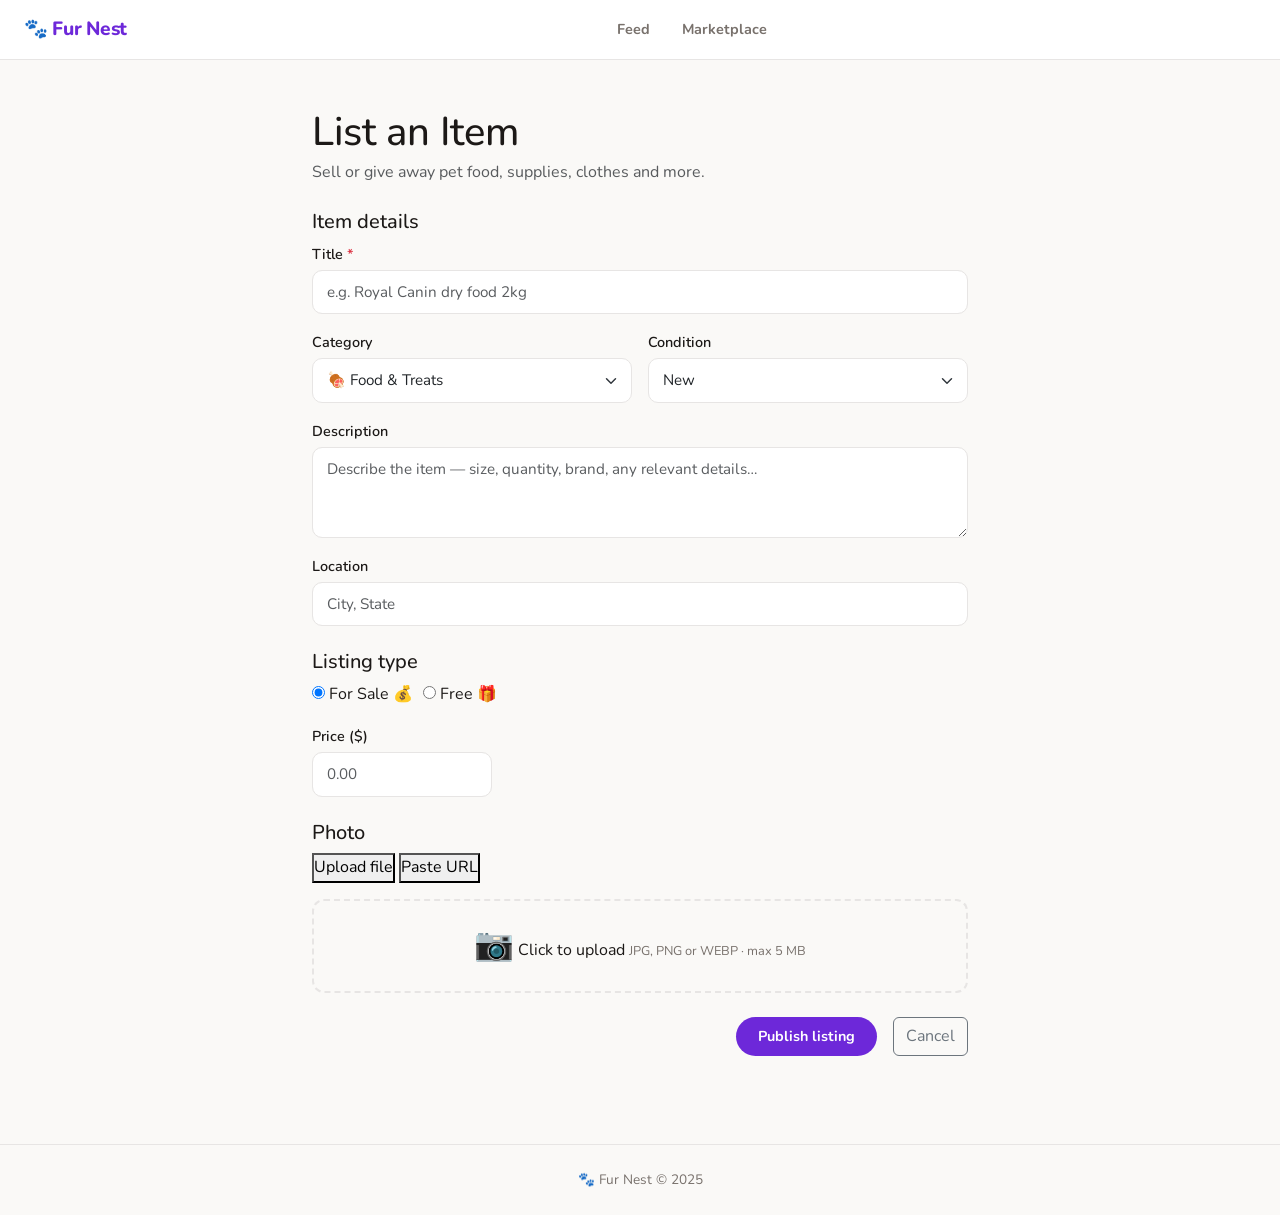
==== add-item.html @ adebbd62 "Add pet supplies/items marketplace alongside pet listings Users can now list pet food, care products" ====
<!DOCTYPE html>
<html lang="en">
<head>
  <meta charset="UTF-8">
  <meta name="viewport" content="width=device-width, initial-scale=1.0">
  <title>List an Item — Fur Nest</title>
  <link href="https://cdn.jsdelivr.net/npm/bootstrap@5.3.2/dist/css/bootstrap.min.css" rel="stylesheet">
  <link rel="stylesheet" href="styles/style.css">
</head>
<body>

<nav class="fn-nav">
  <a href="index.html" class="fn-logo">🐾 Fur Nest</a>
  <div class="fn-nav-links">
    <a href="index.html" class="fn-nav-link">Feed</a>
    <a href="marketplace.html" class="fn-nav-link">Marketplace</a>
  </div>
  <div id="nav-auth" class="nav-auth"></div>
</nav>

<div class="container py-5" style="max-width: 680px">
  <h1 class="form-title mb-1">List an Item</h1>
  <p class="text-muted mb-4">Sell or give away pet food, supplies, clothes and more.</p>

  <form id="itemForm" novalidate>

    <div class="fn-card mb-4">
      <h5 class="fn-card-title">Item details</h5>

      <div class="mb-3">
        <label class="form-label">Title <span class="text-danger">*</span></label>
        <input type="text" id="title" class="form-control" placeholder="e.g. Royal Canin dry food 2kg">
      </div>

      <div class="row g-3 mb-3">
        <div class="col-md-6">
          <label class="form-label">Category</label>
          <select id="category" class="form-select">
            <option value="food">🍖 Food & Treats</option>
            <option value="care">🧴 Grooming & Care</option>
            <option value="clothes">👕 Clothes & Costumes</option>
            <option value="accessories">🎀 Accessories</option>
            <option value="toys">🎾 Toys</option>
            <option value="other">📦 Other</option>
          </select>
        </div>
        <div class="col-md-6">
          <label class="form-label">Condition</label>
          <select id="condition" class="form-select">
            <option value="new">New</option>
            <option value="like-new">Like New</option>
            <option value="used">Used</option>
          </select>
        </div>
      </div>

      <div class="mb-3">
        <label class="form-label">Description</label>
        <textarea id="description" class="form-control" rows="3" placeholder="Describe the item — size, quantity, brand, any relevant details…"></textarea>
      </div>

      <div class="mb-3">
        <label class="form-label">Location</label>
        <input type="text" id="location" class="form-control" placeholder="City, State">
      </div>
    </div>

    <div class="fn-card mb-4">
      <h5 class="fn-card-title">Listing type</h5>
      <div class="listing-type-group mb-3">
        <label class="listing-type-option">
          <input type="radio" name="listingTypeR" value="sell" checked>
          <span>For Sale 💰</span>
        </label>
        <label class="listing-type-option">
          <input type="radio" name="listingTypeR" value="free">
          <span>Free 🎁</span>
        </label>
      </div>
      <input type="hidden" id="listingType" value="sell">
      <div id="priceWrap" class="mb-3">
        <label class="form-label">Price ($)</label>
        <input type="number" id="price" class="form-control" min="0" step="0.01" placeholder="0.00" style="max-width:180px">
      </div>
    </div>

    <div class="fn-card mb-4">
      <h5 class="fn-card-title">Photo</h5>
      <div class="upload-tabs mb-3">
        <button type="button" class="upload-tab active" id="tabFile">Upload file</button>
        <button type="button" class="upload-tab" id="tabUrl">Paste URL</button>
      </div>

      <div id="fileUploadPanel">
        <label class="upload-area" id="uploadArea">
          <input type="file" id="imageFile" accept="image/jpeg,image/png,image/webp" style="display:none">
          <span class="upload-icon">📷</span>
          <span class="upload-label">Click to upload</span>
          <span class="upload-hint">JPG, PNG or WEBP · max 5 MB</span>
        </label>
        <p id="uploadStatus" class="upload-status" style="display:none"></p>
      </div>

      <div id="urlPanel" style="display:none">
        <input type="url" id="imageUrl" class="form-control mb-2" placeholder="https://example.com/photo.jpg">
        <button type="button" id="previewUrlBtn" class="btn btn-outline-secondary btn-sm">Preview</button>
      </div>

      <div id="imagePreviewWrap" style="display:none; margin-top:12px">
        <img id="imagePreview" src="" alt="Preview" style="max-height:220px; border-radius:10px; object-fit:cover; max-width:100%">
        <button type="button" class="remove-photo-btn" id="removeImage">×</button>
      </div>
    </div>

    <div class="d-flex gap-3">
      <button type="submit" class="btn-post" id="submitBtn">Publish listing</button>
      <a href="marketplace.html" class="btn btn-outline-secondary">Cancel</a>
    </div>
  </form>
</div>

<footer class="fn-footer">🐾 Fur Nest &copy; 2025</footer>

<script src="https://cdn.jsdelivr.net/npm/bootstrap@5.3.2/dist/js/bootstrap.bundle.min.js"></script>
<script type="module" src="js/addItem.js"></script>
</body>
</html>
---- styles/style.css ----
/* ============================================
   FUR NEST — Global Stylesheet
   Font: Nunito (warm, friendly, pet-appropriate)
   Palette: Purple #6d28d9 · Teal #0d9488 · Warm white #faf9f7
   ============================================ */

@import url('https://fonts.googleapis.com/css2?family=Nunito:wght@400;500;600;700;800&display=swap');

*, *::before, *::after { box-sizing: border-box; margin: 0; padding: 0; }

:root {
  --purple: #6d28d9;
  --purple-light: #ede9fe;
  --purple-dark: #4c1d95;
  --teal: #0d9488;
  --teal-light: #ccfbf1;
  --amber: #d97706;
  --green: #059669;
  --red: #dc2626;
  --bg: #faf9f7;
  --card-bg: #ffffff;
  --text: #1c1917;
  --text-muted: #78716c;
  --border: #e7e5e4;
  --radius: 14px;
  --shadow: 0 2px 12px rgba(0,0,0,0.08);
  --shadow-lg: 0 8px 32px rgba(0,0,0,0.12);
}

body {
  font-family: 'Nunito', sans-serif;
  background: var(--bg);
  color: var(--text);
  line-height: 1.6;
}

/* ---- NAV ---- */
.fn-nav {
  display: flex;
  align-items: center;
  justify-content: space-between;
  padding: 0 24px;
  height: 60px;
  background: #fff;
  border-bottom: 1px solid var(--border);
  position: sticky;
  top: 0;
  z-index: 100;
}
.fn-logo {
  font-size: 1.2rem;
  font-weight: 800;
  color: var(--purple);
  text-decoration: none;
  letter-spacing: -0.3px;
}
.fn-logo:hover { color: var(--purple-dark); }
.nav-auth { display: flex; align-items: center; gap: 10px; }
.nav-avatar-link { display: flex; align-items: center; gap: 8px; text-decoration: none; }
.nav-avatar { width: 34px; height: 34px; border-radius: 50%; object-fit: cover; border: 2px solid var(--purple-light); }
.nav-username { font-weight: 600; font-size: 0.9rem; color: var(--text); }
.btn-logout {
  background: none; border: 1px solid var(--border); border-radius: 20px;
  padding: 4px 14px; font-size: 0.85rem; cursor: pointer; color: var(--text-muted);
  font-family: inherit; transition: all .2s;
}
.btn-logout:hover { border-color: var(--red); color: var(--red); }
.btn-nav-login {
  padding: 6px 16px; border-radius: 20px; font-size: 0.9rem; font-weight: 600;
  color: var(--purple); text-decoration: none; transition: background .2s;
}
.btn-nav-login:hover { background: var(--purple-light); }
.btn-nav-register {
  padding: 6px 16px; border-radius: 20px; font-size: 0.9rem; font-weight: 700;
  background: var(--purple); color: #fff; text-decoration: none; transition: background .2s;
}
.btn-nav-register:hover { background: var(--purple-dark); }

/* ---- HERO ---- */
.hero {
  background: linear-gradient(135deg, #6d28d9 0%, #9333ea 50%, #b832b5 100%);
  padding: 64px 20px 52px;
}
.hero h1 { font-size: clamp(1.8rem, 4vw, 2.8rem); font-weight: 800; margin-bottom: 8px; }
.hero-sub { opacity: .85; font-size: 1.05rem; margin-bottom: 0; }
.hero-search {
  border: none;
  box-shadow: 0 4px 20px rgba(0,0,0,0.15);
  font-family: inherit;
  font-size: 1rem;
  padding: 14px 22px;
}
.hero-search:focus { outline: none; box-shadow: 0 4px 24px rgba(0,0,0,0.2); }

/* ---- MARKET TABS ---- */
.market-tabs { display: flex; justify-content: center; gap: 8px; }
.market-tab {
  background: rgba(255,255,255,0.15); border: 2px solid rgba(255,255,255,0.4);
  color: #fff; padding: 9px 28px; border-radius: 999px; font-weight: 700;
  font-size: 0.95rem; cursor: pointer; font-family: inherit; transition: all .2s;
}
.market-tab:hover { background: rgba(255,255,255,0.28); }
.market-tab.active { background: #fff; color: var(--purple); border-color: #fff; }

/* ---- FILTER BUTTONS ---- */
.filter-btn {
  background: rgba(255,255,255,0.18);
  border: 1.5px solid rgba(255,255,255,0.35);
  color: #fff;
  padding: 7px 20px;
  border-radius: 50px;
  font-size: 0.9rem;
  font-weight: 600;
  cursor: pointer;
  font-family: inherit;
  transition: all .2s;
  backdrop-filter: blur(4px);
}
.filter-btn:hover { background: rgba(255,255,255,0.3); }
.filter-btn.active { background: #fff; color: var(--purple); border-color: #fff; }

.add-pet-btn {
  display: inline-block;
  background: rgba(255,255,255,0.15);
  border: 1.5px solid rgba(255,255,255,0.5);
  color: #fff;
  padding: 9px 24px;
  border-radius: 50px;
  font-size: 0.95rem;
  font-weight: 700;
  text-decoration: none;
  transition: all .2s;
  backdrop-filter: blur(4px);
}
.add-pet-btn:hover { background: #fff; color: var(--purple); }

/* ---- PET CARDS ---- */
.pet-card {
  background: var(--card-bg);
  border-radius: var(--radius);
  overflow: hidden;
  box-shadow: var(--shadow);
  transition: transform .2s, box-shadow .2s;
  cursor: pointer;
  height: 100%;
}
.pet-card:hover { transform: translateY(-4px); box-shadow: var(--shadow-lg); }
.pet-card-img-wrap { position: relative; }
.pet-card-img-wrap img {
  width: 100%; height: 210px;
  object-fit: cover; display: block;
}
.pet-card-body { padding: 14px 16px 16px; }
.pet-card-top { display: flex; justify-content: space-between; align-items: baseline; margin-bottom: 2px; }
.pet-card-top h3 { font-size: 1.05rem; font-weight: 700; }
.pet-type-icon { font-size: 1.1rem; }
.pet-breed { font-size: 0.85rem; color: var(--text-muted); margin-bottom: 8px; }
.pet-card-meta { display: flex; justify-content: space-between; font-size: 0.8rem; color: var(--text-muted); }
.item-condition { font-size: 0.78rem; color: var(--text-muted); }

/* ---- BADGES ---- */
.listing-badge {
  position: absolute; top: 10px; left: 10px;
  padding: 4px 10px; border-radius: 20px;
  font-size: 0.75rem; font-weight: 700;
  letter-spacing: .3px;
}
.badge-adopt { background: #dbeafe; color: #1e40af; }
.badge-sell  { background: #fef9c3; color: #854d0e; }
.badge-free  { background: #dcfce7; color: #166534; }

.status-badge {
  position: absolute; top: 10px; right: 10px;
  padding: 4px 10px; border-radius: 20px;
  font-size: 0.75rem; font-weight: 700;
}
.status-sold    { background: #fee2e2; color: #991b1b; }
.status-adopted { background: #ede9fe; color: #5b21b6; }

.no-results { text-align: center; padding: 60px 20px; color: var(--text-muted); width: 100%; }

/* ---- MODAL ---- */
.modal-stat { background: var(--bg); border-radius: 10px; padding: 10px; text-align: center; }
.modal-stat small { display: block; font-size: 0.75rem; color: var(--text-muted); margin-bottom: 2px; }
.modal-stat strong { font-size: 0.95rem; font-weight: 700; }
.modal-price {
  display: inline-block; background: #fef9c3;
  color: #854d0e; padding: 4px 14px; border-radius: 20px;
  font-weight: 700; font-size: 0.95rem; margin-bottom: 4px;
}
.modal-health-list { padding-left: 18px; margin: 0; font-size: 0.9rem; }
.modal-health-list li { margin-bottom: 2px; }

/* ---- ADD PET FORM ---- */
.form-label { font-weight: 600; font-size: 0.9rem; margin-bottom: 4px; }
.form-control, .form-select {
  font-family: inherit; border-radius: 10px !important;
  border: 1.5px solid var(--border); padding: 10px 14px;
  font-size: 0.95rem; transition: border-color .2s;
}
.form-control:focus, .form-select:focus {
  border-color: var(--purple); box-shadow: 0 0 0 3px rgba(109,40,217,.1);
}
.listing-type-group { display: flex; gap: 10px; flex-wrap: wrap; }
.listing-type-opt {
  flex: 1; min-width: 100px;
  display: flex; align-items: center; gap: 8px;
  border: 2px solid var(--border); border-radius: 10px;
  padding: 10px 14px; cursor: pointer; font-weight: 600; transition: all .2s;
}
.listing-type-opt:has(input:checked) { border-color: var(--purple); background: var(--purple-light); }
.listing-type-opt input { accent-color: var(--purple); }
.health-checks { display: flex; flex-wrap: wrap; gap: 8px; }
.health-check-opt {
  display: flex; align-items: center; gap: 6px;
  background: var(--bg); border: 1.5px solid var(--border);
  border-radius: 8px; padding: 7px 12px; font-size: 0.85rem;
  font-weight: 600; cursor: pointer; transition: all .2s;
}
.health-check-opt:has(input:checked) { border-color: var(--teal); background: var(--teal-light); color: #0f766e; }
.health-check-opt input { accent-color: var(--teal); }
.img-preview { width: 100%; max-height: 220px; object-fit: cover; margin-top: 8px; }

/* ---- PET DETAILS PAGE ---- */
.details-root { max-width: 960px; margin: 0 auto; padding: 0 16px 60px; }
.detail-hero { position: relative; border-radius: 0 0 20px 20px; overflow: hidden; max-height: 440px; }
.detail-img { width: 100%; height: 440px; object-fit: cover; display: block; }
.detail-overlay { position: absolute; bottom: 0; left: 0; right: 0; padding: 20px; }
.detail-badges { display: flex; gap: 8px; flex-wrap: wrap; }
.detail-badge {
  padding: 6px 16px; border-radius: 20px;
  font-size: 0.9rem; font-weight: 700;
}
.detail-status {
  padding: 6px 16px; border-radius: 20px;
  font-size: 0.9rem; font-weight: 700;
}
.detail-body { display: grid; grid-template-columns: 1fr 300px; gap: 28px; margin-top: 28px; }
@media (max-width: 700px) { .detail-body { grid-template-columns: 1fr; } }
.detail-header { display: flex; justify-content: space-between; align-items: flex-start; margin-bottom: 20px; }
.detail-name { font-size: 2rem; font-weight: 800; margin-bottom: 4px; }
.detail-breed { color: var(--text-muted); font-size: 1rem; }
.owner-actions { display: flex; gap: 8px; flex-shrink: 0; }
.btn-edit {
  padding: 7px 18px; border-radius: 20px; font-size: 0.85rem; font-weight: 700;
  background: var(--purple-light); color: var(--purple); text-decoration: none; border: none; cursor: pointer; transition: .2s;
}
.btn-edit:hover { background: var(--purple); color: #fff; }
.btn-delete {
  padding: 7px 18px; border-radius: 20px; font-size: 0.85rem; font-weight: 700;
  background: #fee2e2; color: var(--red); border: none; cursor: pointer; font-family: inherit; transition: .2s;
}
.btn-delete:hover { background: var(--red); color: #fff; }
.detail-stats { display: grid; grid-template-columns: repeat(4, 1fr); gap: 12px; margin-bottom: 24px; }
@media (max-width: 500px) { .detail-stats { grid-template-columns: repeat(2, 1fr); } }
.stat-box { background: var(--bg); border-radius: 12px; padding: 14px; text-align: center; }
.stat-label { display: block; font-size: 0.75rem; color: var(--text-muted); font-weight: 600; text-transform: uppercase; letter-spacing: .5px; margin-bottom: 4px; }
.stat-value { font-size: 1rem; font-weight: 700; }
.detail-section { margin-bottom: 24px; }
.detail-section h3 { font-size: 1rem; font-weight: 700; margin-bottom: 10px; }
.health-tags { display: flex; flex-wrap: wrap; gap: 8px; }
.health-tag { background: var(--teal-light); color: #0f766e; padding: 5px 14px; border-radius: 20px; font-size: 0.85rem; font-weight: 600; }
.status-btns { display: flex; gap: 10px; flex-wrap: wrap; }
.btn-status {
  padding: 8px 18px; border-radius: 20px; font-size: 0.85rem; font-weight: 700;
  background: var(--bg); border: 2px solid var(--border); cursor: pointer;
  font-family: inherit; transition: .2s;
}
.btn-status:hover { border-color: var(--purple); color: var(--purple); }
.contact-card { background: #fff; border-radius: var(--radius); border: 1.5px solid var(--border); padding: 20px; margin-bottom: 12px; }
.owner-info { display: flex; align-items: center; gap: 12px; margin-bottom: 16px; }
.owner-avatar { width: 48px; height: 48px; border-radius: 50%; object-fit: cover; }
.owner-name { font-weight: 700; font-size: 1rem; margin-bottom: 2px; }
.owner-since { font-size: 0.8rem; color: var(--text-muted); margin: 0; }
.contact-actions { margin-top: 12px; }
.btn-contact {
  display: block; text-align: center; padding: 12px;
  background: var(--purple); color: #fff; border-radius: 10px;
  font-weight: 700; text-decoration: none; transition: background .2s;
}
.btn-contact:hover { background: var(--purple-dark); }
.btn-contact.disabled { opacity: .5; pointer-events: none; }
.own-listing-note { text-align: center; color: var(--text-muted); font-size: 0.9rem; margin: 0; }
.not-available { color: var(--text-muted); font-size: 0.9rem; text-align: center; margin: 0; }
.btn-back {
  display: block; text-align: center; padding: 10px;
  border: 1.5px solid var(--border); border-radius: 10px;
  color: var(--text-muted); text-decoration: none; font-weight: 600; font-size: 0.9rem; transition: .2s;
}
.btn-back:hover { border-color: var(--purple); color: var(--purple); }

/* ---- AUTH PAGE ---- */
.auth-page { min-height: calc(100vh - 120px); display: flex; align-items: center; justify-content: center; padding: 40px 16px; }
.auth-card { background: #fff; border-radius: 20px; box-shadow: var(--shadow-lg); padding: 40px 36px; width: 100%; max-width: 420px; }
.auth-logo { font-size: 2.5rem; text-align: center; margin-bottom: 8px; }
.auth-title { font-size: 1.3rem; font-weight: 800; text-align: center; margin-bottom: 24px; }
.auth-tabs { display: flex; border: 1.5px solid var(--border); border-radius: 10px; overflow: hidden; margin-bottom: 24px; }
.auth-tab { flex: 1; border: none; background: none; padding: 10px; font-family: inherit; font-weight: 700; font-size: 0.9rem; cursor: pointer; transition: all .2s; color: var(--text-muted); }
.auth-tab.active { background: var(--purple); color: #fff; }
.auth-error { background: #fee2e2; color: var(--red); border-radius: 8px; padding: 10px 14px; font-size: 0.9rem; font-weight: 600; }
.auth-success { background: #d1fae5; color: #065f46; border-radius: 8px; padding: 10px 14px; font-size: 0.9rem; font-weight: 600; }
.auth-switch { text-align: center; margin-top: 16px; font-size: 0.9rem; color: var(--text-muted); }
.auth-switch a { color: var(--purple); font-weight: 700; text-decoration: none; }
.forgot-link { font-size: 0.82rem; color: var(--text-muted); text-decoration: none; }
.forgot-link:hover { color: var(--purple); text-decoration: underline; }
.auth-reset-desc { font-size: 0.9rem; color: var(--text-muted); margin-bottom: 16px; }

/* ---- PROFILE PAGE ---- */
.profile-hero {
  background: linear-gradient(135deg, #6d28d9, #b832b5);
  padding: 40px 24px 32px; color: #fff;
  display: flex; flex-wrap: wrap; align-items: center; gap: 20px;
  position: relative;
}
.profile-avatar-wrap { position: relative; flex-shrink: 0; }
.profile-avatar { width: 90px; height: 90px; border-radius: 50%; border: 3px solid rgba(255,255,255,.5); object-fit: cover; }
.change-avatar-btn {
  position: absolute; bottom: -2px; right: -2px;
  background: #fff; color: var(--purple); border: none;
  border-radius: 20px; padding: 2px 8px; font-size: 0.7rem;
  font-weight: 700; cursor: pointer; font-family: inherit;
}
.profile-info { flex: 1; min-width: 160px; }
.profile-name { font-size: 1.6rem; font-weight: 800; margin-bottom: 4px; }
.profile-meta { opacity: .8; font-size: 0.9rem; margin-bottom: 6px; }
.profile-bio { opacity: .9; font-size: 0.95rem; margin: 0; }
.placeholder-bio { opacity: .5; font-style: italic; }
.profile-stats { display: flex; gap: 20px; }
.pstat { text-align: center; }
.pstat-num { display: block; font-size: 1.6rem; font-weight: 800; line-height: 1; }
.pstat-label { font-size: 0.78rem; opacity: .8; text-transform: uppercase; letter-spacing: .5px; }
.btn-edit-profile {
  background: rgba(255,255,255,.2); border: 1.5px solid rgba(255,255,255,.5);
  color: #fff; border-radius: 20px; padding: 8px 20px; font-size: 0.9rem;
  font-weight: 700; cursor: pointer; font-family: inherit; transition: .2s; align-self: flex-start;
}
.btn-edit-profile:hover { background: #fff; color: var(--purple); }
.profile-body { max-width: 960px; margin: 32px auto; padding: 0 16px; }
.section-title { font-size: 1.2rem; font-weight: 800; margin-bottom: 20px; }
.profile-pets-grid { display: grid; grid-template-columns: repeat(auto-fill, minmax(200px, 1fr)); gap: 16px; margin-bottom: 24px; }
.profile-pet-card { background: #fff; border-radius: var(--radius); overflow: hidden; box-shadow: var(--shadow); }
.profile-pet-card a { text-decoration: none; color: inherit; display: block; }
.ppc-img-wrap { position: relative; }
.ppc-img-wrap img { width: 100%; height: 150px; object-fit: cover; display: block; }
.status-overlay {
  position: absolute; inset: 0; background: rgba(0,0,0,.45);
  display: flex; align-items: center; justify-content: center;
  color: #fff; font-weight: 800; font-size: 1rem; text-transform: uppercase; letter-spacing: 1px;
}
.ppc-body { padding: 10px 12px; }
.ppc-body h3 { font-size: 0.95rem; font-weight: 700; margin-bottom: 2px; }
.ppc-body p { font-size: 0.8rem; color: var(--text-muted); margin: 0; }
.ppc-actions { display: flex; border-top: 1px solid var(--border); }
.ppc-btn {
  flex: 1; text-align: center; padding: 8px 4px; font-size: 0.8rem; font-weight: 700;
  cursor: pointer; text-decoration: none; background: none; border: none;
  font-family: inherit; color: var(--purple); transition: .15s;
}
.ppc-btn:hover { background: var(--purple-light); }
.ppc-btn-del { color: var(--red); }
.ppc-btn-del:hover { background: #fee2e2; }
.ppc-btn + .ppc-btn { border-left: 1px solid var(--border); }
.no-pets { text-align: center; padding: 48px 20px; color: var(--text-muted); }
.btn-add-pet, .btn-add-listing {
  display: inline-block; margin-top: 12px;
  background: var(--purple); color: #fff; border-radius: 20px;
  padding: 10px 24px; font-weight: 700; text-decoration: none; font-size: 0.9rem; transition: .2s;
}
.btn-add-pet:hover, .btn-add-listing:hover { background: var(--purple-dark); }

/* ---- EDIT PROFILE MODAL ---- */
.modal-overlay {
  position: fixed; inset: 0; background: rgba(0,0,0,.5);
  z-index: 1000; display: flex; align-items: center; justify-content: center; padding: 20px;
}
.modal-box {
  background: #fff; border-radius: 20px; padding: 32px; width: 100%; max-width: 460px;
  box-shadow: var(--shadow-lg);
}
.modal-box h2 { font-size: 1.2rem; font-weight: 800; margin-bottom: 20px; }
.modal-box label { display: block; font-weight: 600; font-size: 0.9rem; margin: 12px 0 4px; }
.modal-box input, .modal-box textarea { width: 100%; border: 1.5px solid var(--border); border-radius: 10px; padding: 10px 14px; font-family: inherit; font-size: 0.95rem; }
.modal-box input:focus, .modal-box textarea:focus { outline: none; border-color: var(--purple); }
.modal-actions { display: flex; gap: 10px; margin-top: 20px; }
.btn-save { flex: 1; background: var(--purple); color: #fff; border: none; border-radius: 10px; padding: 11px; font-weight: 700; font-size: 0.95rem; cursor: pointer; font-family: inherit; }
.btn-danger { flex: 1; background: var(--red); color: #fff; border: none; border-radius: 10px; padding: 11px; font-weight: 700; font-size: 0.95rem; cursor: pointer; font-family: inherit; }
.btn-cancel { flex: 1; background: var(--bg); border: 1.5px solid var(--border); border-radius: 10px; padding: 11px; font-weight: 700; font-size: 0.95rem; cursor: pointer; font-family: inherit; }
.fn-confirm-box { max-width: 360px; text-align: center; }
.fn-confirm-msg { font-size: 1rem; font-weight: 600; margin-bottom: 20px; line-height: 1.5; color: var(--text); }

/* ---- MESSAGING ---- */
.messages-layout {
  display: flex; height: calc(100vh - 62px); overflow: hidden;
}
.messages-sidebar {
  width: 320px; flex-shrink: 0; border-right: 1.5px solid var(--border);
  display: flex; flex-direction: column; background: #fff;
}
.messages-sidebar-header {
  padding: 20px 20px 12px; border-bottom: 1.5px solid var(--border);
}
.messages-sidebar-header h2 { font-size: 1.1rem; font-weight: 800; margin: 0; }
.conv-list { flex: 1; overflow-y: auto; }
.conv-item {
  display: flex; align-items: center; gap: 12px; padding: 14px 16px;
  cursor: pointer; border-bottom: 1px solid var(--border); transition: background .15s;
}
.conv-item:hover, .conv-item.active { background: var(--purple-light); }
.conv-avatar { width: 44px; height: 44px; border-radius: 50%; object-fit: cover; flex-shrink: 0; }
.conv-item-body { flex: 1; min-width: 0; }
.conv-item-top { display: flex; justify-content: space-between; align-items: baseline; margin-bottom: 3px; }
.conv-item-name { font-weight: 700; font-size: 0.92rem; }
.conv-item-time { font-size: 0.75rem; color: var(--text-muted); }
.conv-item-preview { font-size: 0.82rem; color: var(--text-muted); white-space: nowrap; overflow: hidden; text-overflow: ellipsis; display: block; }
.conv-item-preview--unread { color: var(--text); font-weight: 600; }
.conv-unread-dot {
  background: var(--purple); color: #fff; border-radius: 999px;
  font-size: 0.72rem; font-weight: 700; padding: 2px 7px; flex-shrink: 0;
}
.conv-empty { padding: 32px 20px; text-align: center; color: var(--text-muted); font-size: 0.9rem; line-height: 1.6; }
/* Main panel */
.messages-main {
  flex: 1; display: flex; flex-direction: column; min-width: 0; background: var(--bg);
}
.no-conv-selected {
  flex: 1; display: flex; flex-direction: column; align-items: center;
  justify-content: center; color: var(--text-muted); gap: 8px; font-size: 0.95rem;
}
.no-conv-selected p:first-child { font-size: 2.5rem; margin: 0; }
.conv-view { flex: 1; display: flex; flex-direction: column; min-height: 0; }
.conv-header {
  display: flex; align-items: center; gap: 12px; padding: 14px 20px;
  border-bottom: 1.5px solid var(--border); background: #fff;
}
.conv-back-btn {
  display: none; background: none; border: none; font-size: 1.2rem;
  cursor: pointer; color: var(--purple); padding: 0 6px 0 0;
}
.conv-header-avatar { width: 36px; height: 36px; border-radius: 50%; object-fit: cover; }
.conv-header-name { font-weight: 700; font-size: 0.95rem; color: var(--text); text-decoration: none; }
.conv-header-name:hover { color: var(--purple); }
.conv-messages {
  flex: 1; overflow-y: auto; padding: 20px 24px; display: flex; flex-direction: column; gap: 6px;
}
.msgs-empty { text-align: center; color: var(--text-muted); font-size: 0.9rem; margin: auto; }
.msg-bubble-wrap { display: flex; flex-direction: column; max-width: 68%; }
.msg-bubble-wrap.mine { align-self: flex-end; align-items: flex-end; }
.msg-bubble-wrap.theirs { align-self: flex-start; align-items: flex-start; }
.msg-bubble {
  padding: 10px 14px; border-radius: 18px; font-size: 0.92rem;
  line-height: 1.45; word-break: break-word;
}
.mine .msg-bubble { background: var(--purple); color: #fff; border-bottom-right-radius: 4px; }
.theirs .msg-bubble { background: #fff; color: var(--text); border: 1.5px solid var(--border); border-bottom-left-radius: 4px; }
.msg-time {
  font-size: 0.72rem; color: var(--text-muted); margin-top: 3px; padding: 0 4px;
  opacity: 0; transition: opacity 0.15s; pointer-events: none; user-select: none;
}
.msg-bubble-wrap:hover .msg-time,
.msg-bubble-wrap.msg-show-time .msg-time { opacity: 1; }
.msg-seen {
  font-size: 0.7rem; color: var(--text-muted); margin-top: 1px; padding: 0 4px;
  align-self: flex-end;
}
/* Context menu */
.msg-ctx-menu {
  position: fixed; z-index: 1200; background: #fff; border: 1.5px solid var(--border);
  border-radius: 10px; box-shadow: 0 4px 16px rgba(0,0,0,.12); min-width: 150px;
  overflow: hidden;
}
.msg-ctx-time {
  padding: 10px 14px 8px; font-size: 0.78rem; color: var(--text-muted);
  border-bottom: 1px solid var(--border); text-align: center;
}
.msg-ctx-btn {
  display: block; width: 100%; padding: 10px 14px; border: none; background: none;
  text-align: left; font-size: 0.88rem; font-family: inherit; cursor: pointer;
}
.msg-ctx-btn:hover { background: var(--purple-light); }
.msg-ctx-btn--danger { color: var(--red); }
/* Conv header more button */
.conv-header-spacer { flex: 1; }
.conv-more-wrap { position: relative; flex-shrink: 0; }
.conv-more-btn {
  background: none; border: none; font-size: 1.3rem; cursor: pointer; color: var(--text-muted);
  padding: 4px 8px; border-radius: 8px; line-height: 1;
}
.conv-more-btn:hover { background: var(--purple-light); color: var(--purple); }
.conv-more-menu {
  position: absolute; right: 0; top: calc(100% + 4px); background: #fff;
  border: 1.5px solid var(--border); border-radius: 10px; box-shadow: 0 4px 16px rgba(0,0,0,.12);
  min-width: 180px; z-index: 100; overflow: hidden;
}
.conv-more-item {
  display: block; width: 100%; padding: 11px 16px; border: none; background: none;
  text-align: left; font-size: 0.88rem; font-family: inherit; cursor: pointer;
}
.conv-more-item:hover { background: var(--purple-light); }
.conv-more-item--danger { color: var(--red); }
/* Input bar */
.conv-input-bar {
  display: flex; align-items: flex-end; gap: 10px; padding: 14px 20px;
  border-top: 1.5px solid var(--border); background: #fff;
}
.msg-input {
  flex: 1; border: 1.5px solid var(--border); border-radius: 20px;
  padding: 10px 16px; font-family: inherit; font-size: 0.92rem;
  resize: none; max-height: 120px; line-height: 1.4; outline: none;
}
.msg-input:focus { border-color: var(--purple); }
.btn-send {
  background: var(--purple); color: #fff; border: none; border-radius: 20px;
  padding: 10px 20px; font-weight: 700; font-size: 0.9rem; cursor: pointer;
  font-family: inherit; white-space: nowrap; flex-shrink: 0; transition: background .15s;
}
.btn-send:hover { background: #5b21b6; }
.btn-send:disabled { opacity: 0.6; cursor: default; }
/* Mobile responsive */
@media (max-width: 640px) {
  .messages-layout { height: calc(100vh - 56px); }
  .messages-sidebar { width: 100%; border-right: none; }
  .messages-main { display: none; }
  .msgs-sidebar-hidden { display: none !important; }
  .msgs-main-shown { display: flex !important; }
  .conv-back-btn { display: block; }
}

/* ---- FOOTER ---- */
.fn-footer {
  text-align: center; padding: 24px; color: var(--text-muted);
  font-size: 0.85rem; border-top: 1px solid var(--border); margin-top: 40px;
}

/* ---- BOOTSTRAP OVERRIDE ---- */
.btn-primary { background: var(--purple); border-color: var(--purple); font-family: inherit; font-weight: 700; border-radius: 10px; }
.btn-primary:hover { background: var(--purple-dark); border-color: var(--purple-dark); }
.card { border: 1px solid var(--border) !important; }

/* ---- IMAGE UPLOAD ---- */
.img-tabs { display: flex; border: 1.5px solid var(--border); border-radius: 10px; overflow: hidden; margin-bottom: 12px; }
.img-tab { flex: 1; border: none; background: none; padding: 9px; font-family: inherit; font-weight: 700; font-size: 0.88rem; cursor: pointer; transition: all .2s; color: var(--text-muted); }
.img-tab.active { background: var(--purple); color: #fff; }
.upload-area {
  display: block; border: 2px dashed var(--border); border-radius: 12px;
  padding: 28px 20px; text-align: center; cursor: pointer; transition: all .2s;
  background: var(--bg);
}
.upload-area:hover { border-color: var(--purple); background: var(--purple-light); }
.upload-area-inner { display: flex; flex-direction: column; align-items: center; gap: 4px; pointer-events: none; }
.upload-icon { font-size: 2rem; line-height: 1; }
.upload-text { font-weight: 700; font-size: 0.95rem; color: var(--text); }
.upload-hint { font-size: 0.8rem; color: var(--text-muted); }
.upload-status { font-size: 0.85rem; font-weight: 600; margin: 6px 0 0; padding: 7px 12px; border-radius: 8px; }
.upload-status.info    { background: #dbeafe; color: #1e40af; }
.upload-status.success { background: #dcfce7; color: #166534; }
.upload-status.error   { background: #fee2e2; color: #991b1b; }
.upload-progress { width: 100%; height: 6px; border-radius: 4px; margin-top: 8px; accent-color: var(--purple); }

/* ---- PET PROFILE ---- */
.pet-profile-hero {
  background: linear-gradient(135deg, #6d28d9, #b832b5);
  padding: 40px 24px 32px;
  display: flex; flex-wrap: wrap; align-items: center; gap: 20px; color: #fff;
}
.pet-profile-avatar-wrap { position: relative; flex-shrink: 0; }
.pet-profile-avatar-lg {
  width: 100px; height: 100px; border-radius: 50%;
  object-fit: cover; border: 3px solid rgba(255,255,255,.5);
  display: block;
}
.pet-avatar-upload-wrap { position: relative; display: inline-block; }
.pet-avatar-edit {
  position: absolute; bottom: 0; right: 0;
  background: #fff; border-radius: 50%; width: 28px; height: 28px;
  display: flex; align-items: center; justify-content: center;
  cursor: pointer; font-size: 14px; box-shadow: 0 2px 6px rgba(0,0,0,.2);
}
.privacy-badge {
  position: absolute; top: -4px; right: -4px;
  background: rgba(0,0,0,.5); color: #fff;
  font-size: 0.7rem; padding: 2px 6px; border-radius: 10px;
}
.pet-profile-info { flex: 1; min-width: 160px; }
.pet-profile-name { font-size: 1.8rem; font-weight: 800; margin-bottom: 4px; }
.pet-type-emoji { font-size: 1.4rem; }
.pet-profile-meta { opacity: .85; font-size: 0.9rem; margin-bottom: 6px; }
.pet-profile-bio { opacity: .9; font-size: 0.95rem; margin: 0; }
.pet-profile-actions { display: flex; gap: 10px; align-self: flex-start; flex-wrap: wrap; }
.pet-profile-body { max-width: 960px; margin: 0 auto; padding: 32px 16px 60px; }

/* sections */
.pp-section { margin-bottom: 48px; }
.pp-section-header {
  display: flex; justify-content: space-between; align-items: center; margin-bottom: 16px;
}
.pp-section-header h2 { font-size: 1.2rem; font-weight: 800; margin: 0; }
.btn-add-memory {
  background: var(--purple-light); color: var(--purple);
  border: none; border-radius: 20px; padding: 7px 16px;
  font-size: 0.85rem; font-weight: 700; cursor: pointer;
  font-family: inherit; text-decoration: none; transition: .2s; display: inline-block;
}
.btn-add-memory:hover { background: var(--purple); color: #fff; }
.pp-empty { color: var(--text-muted); font-size: 0.9rem; }

/* gallery */
.pp-gallery-grid {
  display: grid; grid-template-columns: repeat(auto-fill, minmax(150px, 1fr)); gap: 10px;
}
.pp-gallery-item { position: relative; aspect-ratio: 1; border-radius: 10px; overflow: hidden; }
.pp-gallery-item img {
  width: 100%; height: 100%; object-fit: cover; display: block; cursor: pointer; transition: .2s;
}
.pp-gallery-item img:hover { transform: scale(1.03); }
.gallery-delete {
  position: absolute; top: 5px; right: 5px;
  background: rgba(0,0,0,.55); color: #fff; border: none;
  border-radius: 50%; width: 22px; height: 22px; font-size: 14px;
  cursor: pointer; display: flex; align-items: center; justify-content: center; line-height: 1;
}

/* memory journal */
.memory-form { background: var(--bg); border-radius: 12px; padding: 16px; margin-bottom: 20px; }
.memory-form-actions { display: flex; align-items: center; gap: 10px; flex-wrap: wrap; margin-top: 8px; }
.btn-upload-small {
  background: var(--bg); border: 1.5px solid var(--border);
  border-radius: 8px; padding: 6px 12px; font-size: 0.82rem;
  font-weight: 700; cursor: pointer; font-family: inherit;
}
.memory-card {
  display: flex; gap: 14px; align-items: flex-start;
  background: #fff; border-radius: 12px; border: 1.5px solid var(--border);
  padding: 14px 16px; margin-bottom: 12px; position: relative;
}
.memory-photo {
  width: 80px; height: 80px; object-fit: cover;
  border-radius: 8px; cursor: pointer; flex-shrink: 0;
}
.memory-content { flex: 1; }
.memory-text { font-size: 0.95rem; margin-bottom: 4px; line-height: 1.5; }
.memory-date { font-size: 0.78rem; color: var(--text-muted); }
.memory-delete {
  position: absolute; top: 10px; right: 12px;
  background: none; border: none; color: var(--text-muted);
  font-size: 1.1rem; cursor: pointer; line-height: 1; padding: 0;
}
.memory-delete:hover { color: var(--red); }

/* lightbox */
.lightbox {
  position: fixed; inset: 0; background: rgba(0,0,0,.88);
  z-index: 9999; display: flex; align-items: center; justify-content: center;
  cursor: zoom-out;
}
.lightbox img { max-width: 92vw; max-height: 92vh; border-radius: 8px; object-fit: contain; }

/* ---- NAV LINKS ---- */
.fn-nav-links { display: flex; align-items: center; gap: 4px; }
.fn-nav-link {
  padding: 6px 14px; border-radius: 20px; font-size: 0.9rem; font-weight: 700;
  color: var(--text-muted); text-decoration: none; transition: all .2s;
}
.fn-nav-link:hover { background: var(--purple-light); color: var(--purple); }
.fn-nav-link.active { background: var(--purple-light); color: var(--purple); }

/* ---- FEED LAYOUT ---- */
.feed-layout {
  max-width: 980px; margin: 0 auto;
  display: grid; grid-template-columns: 1fr 300px;
  gap: 24px; padding: 24px 16px 60px;
}
@media (max-width: 768px) { .feed-layout { grid-template-columns: 1fr; } .feed-sidebar { display: none; } }

/* ---- CREATE POST ---- */
.create-post-box {
  background: #fff; border-radius: var(--radius);
  border: 1.5px solid var(--border); padding: 16px; margin-bottom: 16px;
}
.create-post-top { display: flex; align-items: center; gap: 12px; }
.create-post-avatar { width: 40px; height: 40px; border-radius: 50%; object-fit: cover; flex-shrink: 0; }
.create-post-trigger {
  flex: 1; background: var(--bg); border: 1.5px solid var(--border);
  border-radius: 20px; padding: 10px 16px; text-align: left;
  color: var(--text-muted); cursor: pointer; font-family: inherit;
  font-size: 0.9rem; transition: .2s;
}
.create-post-trigger:hover { border-color: var(--purple); background: var(--purple-light); }
.post-textarea {
  width: 100%; border: 1.5px solid var(--border); border-radius: 10px;
  padding: 12px; font-family: inherit; font-size: 0.95rem; resize: none;
  margin-top: 12px; transition: border-color .2s;
}
.post-textarea:focus { outline: none; border-color: var(--purple); }
.post-photo-preview { width: 100%; max-height: 300px; object-fit: cover; border-radius: 10px; margin-top: 10px; }
.post-form-actions { display: flex; align-items: center; gap: 10px; margin-top: 10px; flex-wrap: wrap; }
.btn-post {
  margin-left: auto; background: var(--purple); color: #fff;
  border: none; border-radius: 20px; padding: 8px 22px;
  font-weight: 700; font-size: 0.9rem; cursor: pointer; font-family: inherit; transition: .2s;
}
.btn-post:hover { background: var(--purple-dark); }
.remove-photo-btn {
  position: absolute; top: 8px; right: 8px;
  background: rgba(0,0,0,.5); color: #fff; border: none;
  border-radius: 50%; width: 24px; height: 24px; cursor: pointer; font-size: 14px;
}

/* ---- FEED TABS ---- */
.feed-tabs { display: flex; border-bottom: 2px solid var(--border); margin-bottom: 16px; }
.feed-tab {
  border: none; background: none; padding: 10px 20px; font-family: inherit;
  font-weight: 700; font-size: 0.9rem; cursor: pointer; color: var(--text-muted);
  border-bottom: 2px solid transparent; margin-bottom: -2px; transition: .2s;
}
.feed-tab.active { color: var(--purple); border-bottom-color: var(--purple); }

/* ---- FEED POSTS ---- */
.feed-post {
  background: #fff; border-radius: var(--radius);
  border: 1.5px solid var(--border); padding: 16px; margin-bottom: 14px;
}
.post-header { display: flex; justify-content: space-between; align-items: flex-start; margin-bottom: 12px; }
.post-owner-link { display: flex; align-items: center; gap: 10px; text-decoration: none; color: inherit; }
.post-avatar { width: 40px; height: 40px; border-radius: 50%; object-fit: cover; }
.post-owner-name { display: block; font-weight: 700; font-size: 0.95rem; }
.post-date { font-size: 0.78rem; color: var(--text-muted); }
.post-text { font-size: 0.95rem; line-height: 1.6; margin-bottom: 10px; white-space: pre-wrap; }
.post-photo { width: 100%; border-radius: 10px; object-fit: cover; max-height: 500px; cursor: zoom-in; display: block; margin-bottom: 10px; }
.post-actions { display: flex; align-items: center; gap: 12px; padding-top: 8px; border-top: 1px solid var(--border); margin-top: 10px; }
.post-like-btn {
  background: none; border: none; cursor: pointer; font-size: 0.9rem;
  font-weight: 700; color: var(--text-muted); font-family: inherit;
  display: flex; align-items: center; gap: 4px; padding: 4px 8px;
  border-radius: 8px; transition: .15s;
}
.post-like-btn:hover { background: #fee2e2; }
.post-like-btn.liked { color: #dc2626; }
.post-delete-btn {
  background: none; border: none; color: var(--text-muted);
  font-size: 1.2rem; cursor: pointer; line-height: 1; padding: 0 4px;
}
.post-delete-btn:hover { color: var(--red); }
.post-type-badge { font-size: 0.72rem; font-weight: 700; padding: 3px 8px; border-radius: 10px; }
.feed-loading { text-align: center; padding: 40px; color: var(--text-muted); }
.feed-empty { text-align: center; padding: 48px 20px; color: var(--text-muted); }

/* ---- SKELETON LOADERS ---- */
@keyframes shimmer {
  0%   { background-position: -600px 0; }
  100% { background-position: 600px 0; }
}
.skeleton {
  background: linear-gradient(90deg, #ede9f5 25%, #f5f3ff 50%, #ede9f5 75%);
  background-size: 1200px 100%;
  animation: shimmer 1.5s infinite linear;
  border-radius: 6px;
  display: block;
}
.sk-line { height: 13px; margin-bottom: 9px; }
.sk-line:last-child { margin-bottom: 0; }
.sk-w20 { width: 20%; } .sk-w40 { width: 40%; } .sk-w60 { width: 60%; }
.sk-w75 { width: 75%; } .sk-w90 { width: 90%; }
/* Feed post skeleton */
.skeleton-post { background: #fff; border-radius: var(--radius); border: 1.5px solid var(--border); padding: 16px; margin-bottom: 14px; }
.skeleton-post-header { display: flex; align-items: center; gap: 12px; margin-bottom: 14px; }
.sk-avatar { width: 40px; height: 40px; border-radius: 50%; flex-shrink: 0; }
.sk-post-meta { flex: 1; display: flex; flex-direction: column; gap: 6px; }
.sk-name { height: 13px; width: 38%; }
.sk-date { height: 11px; width: 18%; }
.sk-photo { height: 200px; border-radius: 10px; margin-top: 12px; }
/* Pet card skeleton */
.skeleton-pet-card { background: #fff; border-radius: var(--radius); overflow: hidden; box-shadow: var(--shadow); }
.sk-pet-img { height: 210px; border-radius: 0; }
.sk-pet-body { padding: 14px 16px 16px; }

/* ---- SIDEBAR ---- */
.feed-sidebar { display: flex; flex-direction: column; gap: 16px; }
.sidebar-card { background: #fff; border-radius: var(--radius); border: 1.5px solid var(--border); padding: 16px; }
.sidebar-title { font-size: 0.95rem; font-weight: 800; margin-bottom: 14px; }
.sidebar-link {
  display: block; padding: 8px 0; font-size: 0.88rem; font-weight: 600;
  color: var(--text); text-decoration: none; border-bottom: 1px solid var(--border);
  transition: .15s;
}
.sidebar-link:last-child { border-bottom: none; }
.sidebar-link:hover { color: var(--purple); }

/* ---- SUGGESTED USERS ---- */
.suggested-user { display: flex; align-items: center; justify-content: space-between; margin-bottom: 12px; }
.suggested-user:last-child { margin-bottom: 0; }
.suggested-user-info { display: flex; align-items: center; gap: 8px; text-decoration: none; color: inherit; }
.suggested-avatar { width: 36px; height: 36px; border-radius: 50%; object-fit: cover; }
.suggested-name { font-size: 0.88rem; font-weight: 700; }
.btn-follow {
  background: var(--purple); color: #fff; border: none; border-radius: 14px;
  padding: 4px 12px; font-size: 0.78rem; font-weight: 700; cursor: pointer;
  font-family: inherit; transition: .2s; flex-shrink: 0;
}
.btn-follow.following { background: var(--bg); color: var(--text-muted); border: 1.5px solid var(--border); }
.btn-follow:hover { opacity: .85; }

/* ---- PROFILE FOLLOW BUTTON ---- */
.btn-follow-profile {
  background: #fff; color: var(--purple);
  border: 2px solid rgba(255,255,255,.6); border-radius: 20px;
  padding: 8px 24px; font-weight: 700; font-size: 0.9rem;
  cursor: pointer; font-family: inherit; transition: .2s; align-self: flex-start;
}
.btn-follow-profile:hover { background: var(--purple); color: #fff; border-color: var(--purple); }
.btn-follow-profile.following {
  background: rgba(255,255,255,.25); color: #fff;
  border: 2px solid #fff;
}
.btn-follow-profile.following:hover {
  background: #dc2626; color: #fff; border-color: #dc2626;
}
.btn-follow-profile.following:hover::before { content: 'Unfollow'; }
.btn-follow-profile.following:hover .follow-text { display: none; }

/* ---- FOLLOWING / FOLLOWERS MODAL ---- */
.pstat-clickable { cursor: pointer; transition: opacity .2s; }
.pstat-clickable:hover { opacity: .7; }

.users-modal-overlay {
  position: fixed; inset: 0; background: rgba(0,0,0,.5);
  z-index: 2000; display: flex; align-items: center; justify-content: center; padding: 20px;
}
.users-modal-box {
  background: #fff; border-radius: 20px; width: 100%; max-width: 400px;
  max-height: 80vh; display: flex; flex-direction: column; box-shadow: var(--shadow-lg);
  color: #1c1917;
}
.users-modal-header {
  display: flex; justify-content: space-between; align-items: center;
  padding: 18px 20px; border-bottom: 1px solid var(--border);
}
.users-modal-header h3 { font-size: 1rem; font-weight: 800; margin: 0; color: #1c1917; }
.users-modal-close {
  background: none; border: none; font-size: 1.4rem; cursor: pointer;
  color: var(--text-muted); line-height: 1; padding: 0;
}
.users-modal-close:hover { color: var(--text); }
.users-modal-list { overflow-y: auto; padding: 8px 0; flex: 1; }
.users-modal-item {
  display: flex; align-items: center; gap: 12px;
  padding: 10px 20px; text-decoration: none; color: var(--color-text-primary, #1c1917); transition: .15s;
}
.users-modal-item:hover { background: var(--bg); }
.users-modal-avatar { width: 44px; height: 44px; border-radius: 50%; object-fit: cover; flex-shrink: 0; }
.users-modal-info { display: flex; flex-direction: column; }
.users-modal-name { font-weight: 700; font-size: 0.95rem; color: #1c1917; }
.users-modal-meta { font-size: 0.8rem; color: #78716c; }

/* ---- NOTIFICATION BELL ---- */
.nav-bell {
  position: relative; text-decoration: none;
  padding: 4px 6px; border-radius: 8px; transition: .2s; line-height: 1;
  display: flex; align-items: center;
}
.nav-bell:hover { background: var(--purple-light); }
.nav-bell:hover .nav-paw-icon { transform: scale(1.15); }
.nav-paw-icon { transition: transform .2s; display: block; }
.nav-bell-badge {
  position: absolute; top: -4px; right: -4px;
  background: var(--red); color: #fff;
  font-size: 0.65rem; font-weight: 800;
  width: 18px; height: 18px; border-radius: 50%;
  display: flex; align-items: center; justify-content: center;
  border: 2px solid #fff;
}

/* ---- NOTIFICATIONS PAGE ---- */
.notif-page { max-width: 640px; margin: 0 auto; padding: 32px 16px 60px; }
.notif-header { display: flex; justify-content: space-between; align-items: center; margin-bottom: 20px; }
.notif-title { font-size: 1.4rem; font-weight: 800; margin: 0; }
.btn-mark-all {
  background: none; border: 1.5px solid var(--border); border-radius: 20px;
  padding: 6px 14px; font-size: 0.82rem; font-weight: 700; cursor: pointer;
  font-family: inherit; color: var(--text-muted); transition: .2s;
}
.btn-mark-all:hover { border-color: var(--purple); color: var(--purple); }
.notif-list { display: flex; flex-direction: column; gap: 2px; }
.notif-item {
  display: flex; align-items: center; gap: 14px;
  padding: 14px 16px; border-radius: 12px; text-decoration: none;
  color: inherit; transition: background .15s; position: relative;
}
.notif-item:hover { background: var(--bg); }
.notif-unread { background: #f5f3ff; }
.notif-unread:hover { background: #ede9fe; }
.notif-icon-wrap { position: relative; flex-shrink: 0; }
.notif-avatar { width: 46px; height: 46px; border-radius: 50%; object-fit: cover; display: block; }
.notif-icon-placeholder {
  width: 46px; height: 46px; border-radius: 50%;
  background: var(--purple-light); display: flex; align-items: center;
  justify-content: center; font-size: 1.2rem;
}
.notif-type-icon {
  position: absolute; bottom: -2px; right: -2px;
  background: #fff; border-radius: 50%; width: 20px; height: 20px;
  font-size: 0.7rem; display: flex; align-items: center; justify-content: center;
  box-shadow: 0 1px 4px rgba(0,0,0,.15);
}
.notif-content { flex: 1; }
.notif-text { font-size: 0.92rem; font-weight: 500; margin-bottom: 2px; line-height: 1.4; }
.notif-unread .notif-text { font-weight: 700; }
.notif-date { font-size: 0.78rem; color: var(--text-muted); }
.notif-dot {
  width: 10px; height: 10px; border-radius: 50%;
  background: var(--purple); flex-shrink: 0;
}
.notif-empty { text-align: center; padding: 60px 20px; color: var(--text-muted); }

/* ---- AVATAR CHANGE MENU ---- */
.profile-avatar-wrap { position: relative; flex-shrink: 0; }
.avatar-change-menu {
  position: absolute; top: 110px; left: 50%; transform: translateX(-50%);
  background: #fff; border-radius: 12px; box-shadow: var(--shadow-lg);
  border: 1.5px solid var(--border); overflow: hidden; z-index: 100;
  min-width: 160px;
}
.avatar-option-btn {
  display: block; width: 100%; padding: 11px 16px; text-align: left;
  background: none; border: none; border-bottom: 1px solid var(--border);
  font-family: inherit; font-size: 0.88rem; font-weight: 600;
  cursor: pointer; color: var(--text); transition: background .15s;
}
.avatar-option-btn:last-child { border-bottom: none; }
.avatar-option-btn:hover { background: var(--purple-light); color: var(--purple); }
.avatar-gen-preview {
  width: 100px; height: 100px; border-radius: 50%;
  border: 3px solid var(--border); object-fit: cover;
  display: block; margin: 8px auto 0;
  background: var(--purple-light);
}
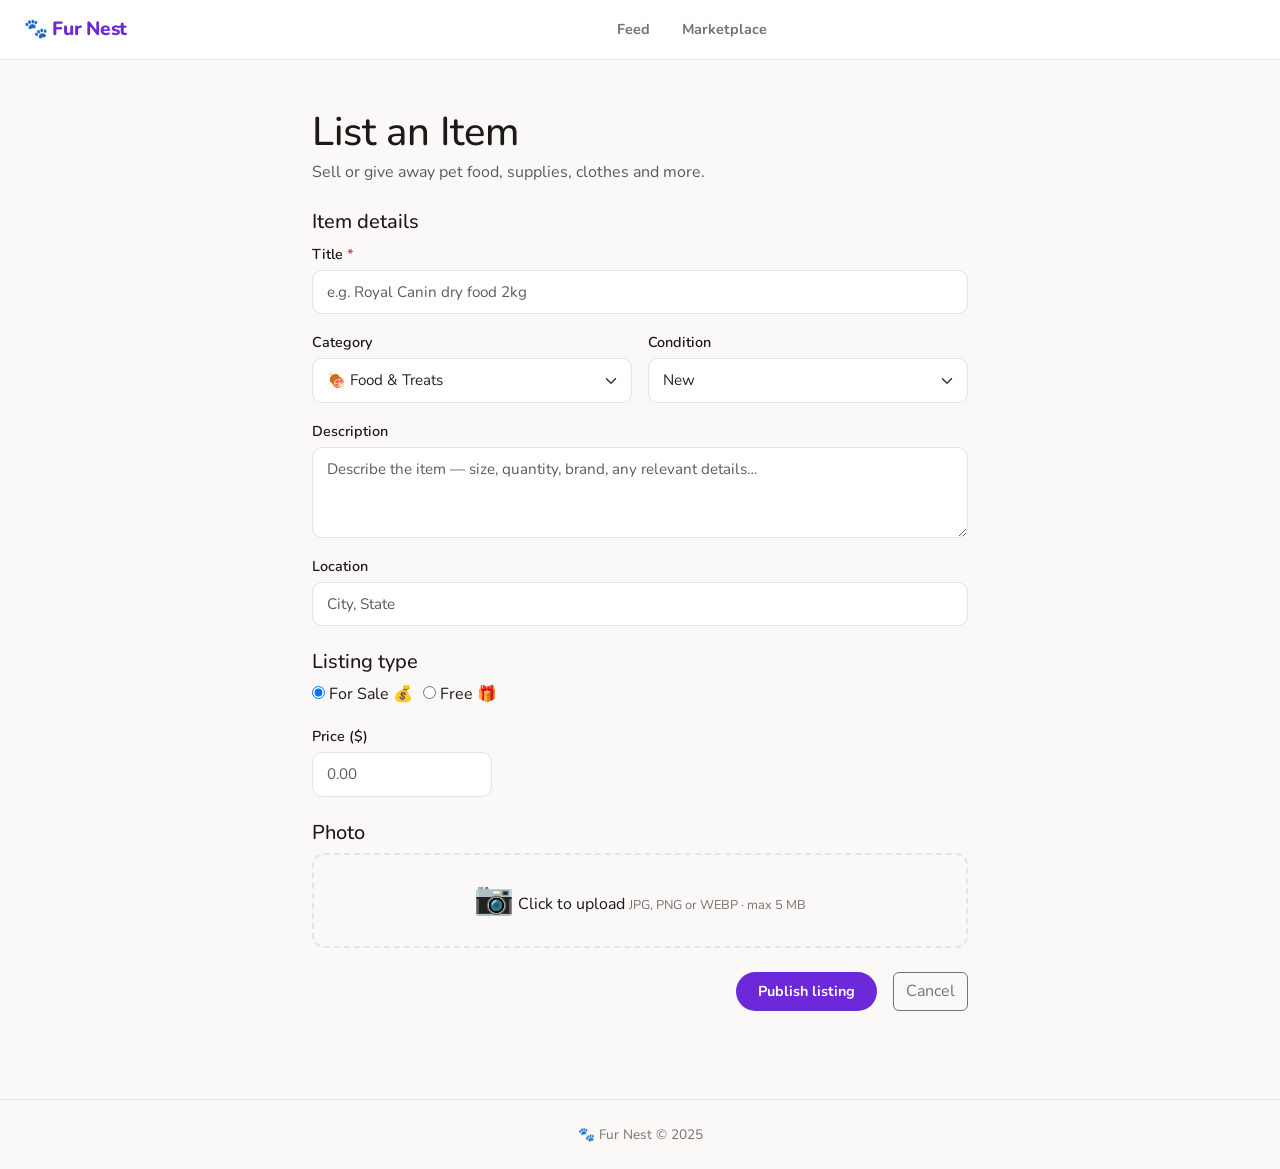
==== commit 027e0a3b: "Fix filter crossover, remove Mark as Available, remove URL paste - Marketplace filters: pet type fil" ====
--- a/add-item.html
+++ b/add-item.html
@@ -86,11 +86,6 @@
 
     <div class="fn-card mb-4">
       <h5 class="fn-card-title">Photo</h5>
-      <div class="upload-tabs mb-3">
-        <button type="button" class="upload-tab active" id="tabFile">Upload file</button>
-        <button type="button" class="upload-tab" id="tabUrl">Paste URL</button>
-      </div>
-
       <div id="fileUploadPanel">
         <label class="upload-area" id="uploadArea">
           <input type="file" id="imageFile" accept="image/jpeg,image/png,image/webp" style="display:none">
@@ -99,11 +94,6 @@
           <span class="upload-hint">JPG, PNG or WEBP · max 5 MB</span>
         </label>
         <p id="uploadStatus" class="upload-status" style="display:none"></p>
-      </div>
-
-      <div id="urlPanel" style="display:none">
-        <input type="url" id="imageUrl" class="form-control mb-2" placeholder="https://example.com/photo.jpg">
-        <button type="button" id="previewUrlBtn" class="btn btn-outline-secondary btn-sm">Preview</button>
       </div>
 
       <div id="imagePreviewWrap" style="display:none; margin-top:12px">
--- a/styles/style.css
+++ b/styles/style.css
@@ -118,6 +118,7 @@
 }
 .filter-btn:hover { background: rgba(255,255,255,0.3); }
 .filter-btn.active { background: #fff; color: var(--purple); border-color: #fff; }
+.filter-hidden { display: none !important; }
 
 .add-pet-btn {
   display: inline-block;
@@ -267,6 +268,18 @@
   font-family: inherit; transition: .2s;
 }
 .btn-status:hover { border-color: var(--purple); color: var(--purple); }
+.btn-status-revert { border-color: var(--teal); color: var(--teal); }
+.btn-status-revert:hover { background: var(--teal-light); border-color: var(--teal); }
+/* Detail page skeleton */
+.skeleton-detail { padding: 24px; max-width: 960px; margin: 0 auto; }
+.sk-detail-img { display: block; height: 360px; border-radius: var(--radius); margin-bottom: 24px; }
+.sk-detail-title { height: 32px; width: 55%; border-radius: 8px; margin-bottom: 14px; }
+.sk-detail-sub { height: 18px; width: 35%; border-radius: 6px; margin-bottom: 24px; }
+.sk-detail-stats { display: flex; gap: 12px; margin-bottom: 24px; }
+.sk-detail-stat { height: 60px; flex: 1; border-radius: 10px; }
+.sk-detail-line { height: 14px; border-radius: 6px; margin-bottom: 10px; }
+.sk-detail-line.sk-w80 { width: 80%; }
+.sk-detail-line.sk-w60 { width: 60%; }
 .contact-card { background: #fff; border-radius: var(--radius); border: 1.5px solid var(--border); padding: 20px; margin-bottom: 12px; }
 .owner-info { display: flex; align-items: center; gap: 12px; margin-bottom: 16px; }
 .owner-avatar { width: 48px; height: 48px; border-radius: 50%; object-fit: cover; }
@@ -304,6 +317,14 @@
 .forgot-link { font-size: 0.82rem; color: var(--text-muted); text-decoration: none; }
 .forgot-link:hover { color: var(--purple); text-decoration: underline; }
 .auth-reset-desc { font-size: 0.9rem; color: var(--text-muted); margin-bottom: 16px; }
+.pw-wrap { position: relative; }
+.pw-wrap .form-control { padding-right: 44px; }
+.pw-toggle {
+  position: absolute; right: 10px; top: 50%; transform: translateY(-50%);
+  background: none; border: none; cursor: pointer; font-size: 1rem;
+  color: var(--text-muted); padding: 2px 4px; line-height: 1;
+}
+.pw-toggle:hover { color: var(--purple); }
 
 /* ---- PROFILE PAGE ---- */
 .profile-hero {
@@ -662,6 +683,16 @@
 }
 .fn-nav-link:hover { background: var(--purple-light); color: var(--purple); }
 .fn-nav-link.active { background: var(--purple-light); color: var(--purple); }
+/* Mobile nav: hide username and shrink spacing so nav doesn't overflow */
+@media (max-width: 600px) {
+  .fn-nav { padding: 0 12px; }
+  .fn-logo { font-size: 1rem; }
+  .fn-nav-links { gap: 0; }
+  .fn-nav-link { padding: 6px 10px; font-size: 0.82rem; }
+  .nav-username { display: none; }
+  .btn-logout { padding: 4px 10px; font-size: 0.78rem; }
+  .nav-bell { margin: 0 2px; }
+}
 
 /* ---- FEED LAYOUT ---- */
 .feed-layout {
